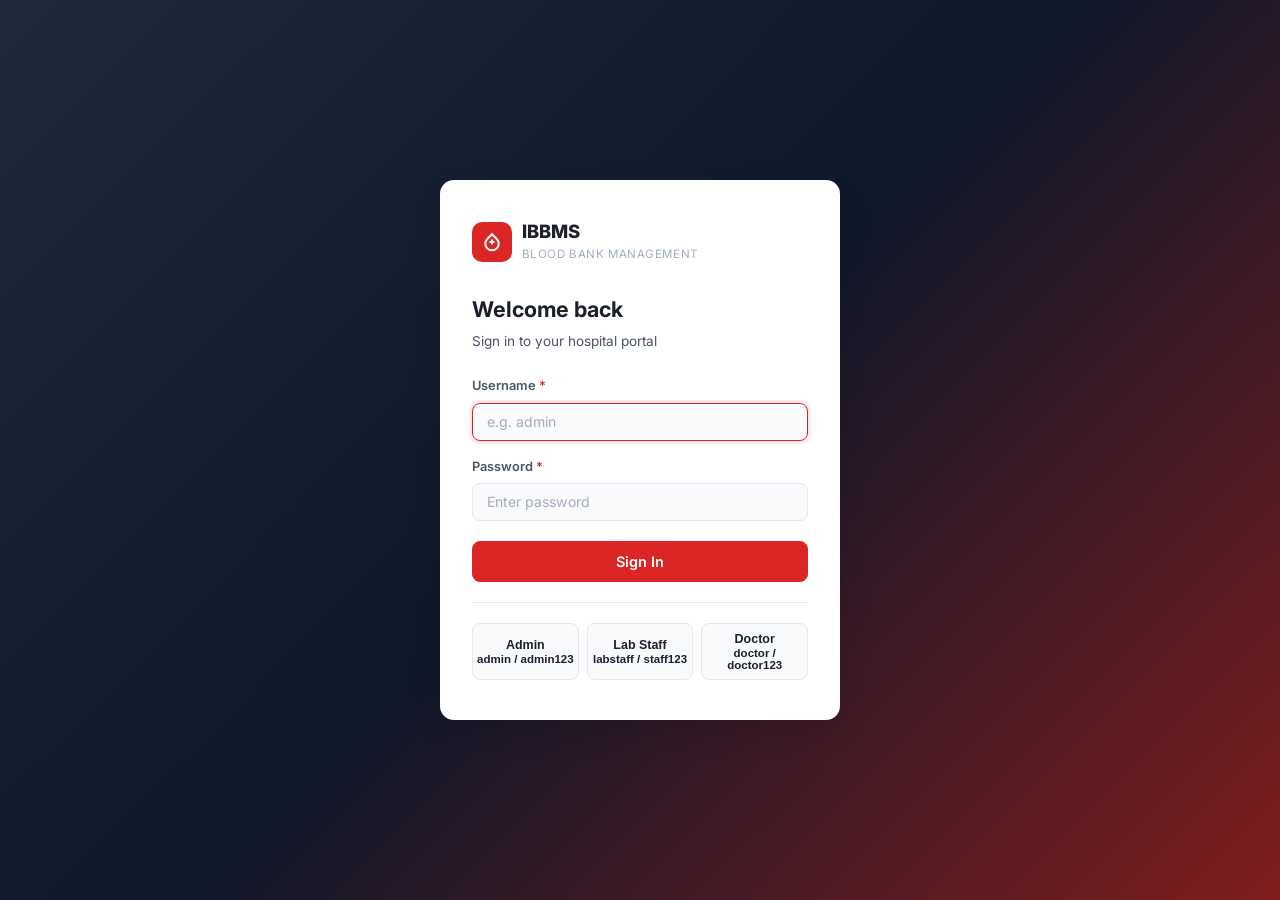
==== index.html @ c698e4dd "Redesign project: HTML-first UI, top navbar, centered login, and request cancellation" ====
<!DOCTYPE html>
<html lang="en">
<head>
    <meta charset="UTF-8">
    <meta name="viewport" content="width=device-width, initial-scale=1.0">
    <title>Sign In — IBBMS</title>
    <link rel="stylesheet" href="assets/styles.css">
</head>
<body>

<div class="login-page">
    <div class="login-card">
        <!-- Logo -->
        <div class="logo">
            <div class="logo-icon">
                <svg width="20" height="20" viewBox="0 0 24 24" fill="none" stroke="currentColor" stroke-width="2.4">
                    <path d="M12 2.69l5.66 5.66a8 8 0 1 1-11.31 0z"/>
                    <path d="M12 9v6M9 12h6"/>
                </svg>
            </div>
            <div class="logo-text">
                <h1>IBBMS</h1>
                <span>Blood Bank Management</span>
            </div>
        </div>

        <!-- Heading -->
        <h2>Welcome back</h2>
        <p class="subtitle">Sign in to your hospital portal</p>

        <!-- Alert Box -->
        <div id="alertBox" class="alert"></div>

        <!-- Login Form -->
        <form id="loginForm" autocomplete="off" novalidate>
            <div class="form-group">
                <label class="form-label" for="username">Username <span class="req">*</span></label>
                <input type="text" id="username" class="form-input" placeholder="e.g. admin" required autofocus>
            </div>
            <div class="form-group">
                <label class="form-label" for="password">Password <span class="req">*</span></label>
                <input type="password" id="password" class="form-input" placeholder="Enter password" required>
            </div>
            <button type="submit" id="loginBtn" class="btn btn-primary btn-block" style="padding:.7rem;font-size:.9rem;margin-top:.25rem">
                Sign In
            </button>
        </form>

        <!-- Quick-fill role buttons -->
        <div class="role-buttons">
            <button onclick="fillRole('admin','admin123',this)">
                <strong>Admin</strong>admin / admin123
            </button>
            <button onclick="fillRole('labstaff','staff123',this)">
                <strong>Lab Staff</strong>labstaff / staff123
            </button>
            <button onclick="fillRole('doctor','doctor123',this)">
                <strong>Doctor</strong>doctor / doctor123
            </button>
        </div>
    </div>
</div>

<script src="assets/app.js"></script>
<script>
function showLoginAlert(msg, type) {
    const box = document.getElementById('alertBox');
    box.className = 'alert alert-' + type;
    box.textContent = msg;
    box.style.display = 'block';
}

function fillRole(user, pass, btn) {
    document.getElementById('username').value = user;
    document.getElementById('password').value = pass;
    document.querySelectorAll('.role-buttons button').forEach(b => b.classList.remove('active'));
    btn.classList.add('active');
}

document.addEventListener('DOMContentLoaded', () => {
    const params = new URLSearchParams(location.search);
    if (params.get('msg') === 'logged_out') showLoginAlert('Signed out successfully.', 'success');
    if (params.get('error') === 'unauthorized') showLoginAlert('Please sign in first.', 'error');

    document.getElementById('loginForm').addEventListener('submit', async (e) => {
        e.preventDefault();
        const u = document.getElementById('username').value.trim();
        const p = document.getElementById('password').value;
        if (!u || !p) { showLoginAlert('Enter both username and password.', 'error'); return; }

        const btn = document.getElementById('loginBtn');
        btn.disabled = true; btn.textContent = 'Signing in...';

        const res = await IBBMS.call('login', { username: u, password: p });
        if (res.ok && res.redirect) {
            location.href = res.redirect;
        } else {
            btn.disabled = false; btn.textContent = 'Sign In';
            showLoginAlert(res.error || 'Login failed.', 'error');
        }
    });
});
</script>
</body>
</html>
---- assets/styles.css ----
@import url('https://fonts.googleapis.com/css2?family=Inter:wght@300;400;500;600;700;800&display=swap');

/* ============================================================
   CSS Variables — Light & Dark Themes
   ============================================================ */
:root {
    --bg: #F4F6F9;
    --surface: #FFFFFF;
    --surface-alt: #F8FAFC;
    --text: #1A202C;
    --text-secondary: #4A5568;
    --text-muted: #A0AEC0;
    --border: #E2E8F0;
    --crimson: #DC2626;
    --crimson-dark: #B91C1C;
    --crimson-light: #FEE2E2;
    --green: #16A34A;
    --green-light: #DCFCE7;
    --amber: #D97706;
    --amber-light: #FEF3C7;
    --blue: #2563EB;
    --blue-light: #DBEAFE;
    --shadow-sm: 0 1px 3px rgba(0,0,0,.06), 0 1px 2px rgba(0,0,0,.04);
    --shadow-md: 0 4px 14px rgba(0,0,0,.08);
    --shadow-lg: 0 10px 30px rgba(0,0,0,.1);
    --radius: 10px;
    --radius-lg: 14px;
    --nav-height: 56px;
}

[data-theme="dark"] {
    --bg: #0F1117;
    --surface: #1A1D2B;
    --surface-alt: #22263A;
    --text: #E2E8F0;
    --text-secondary: #A0AEC0;
    --text-muted: #63718A;
    --border: #2D3348;
    --crimson-light: rgba(220,38,38,.15);
    --green-light: rgba(22,163,74,.15);
    --amber-light: rgba(217,119,6,.15);
    --blue-light: rgba(37,99,235,.15);
    --shadow-sm: 0 1px 3px rgba(0,0,0,.3);
    --shadow-md: 0 4px 14px rgba(0,0,0,.4);
    --shadow-lg: 0 10px 30px rgba(0,0,0,.5);
}

/* ============================================================
   Reset & Base
   ============================================================ */
*, *::before, *::after { box-sizing: border-box; margin: 0; padding: 0; }
html, body { height: 100%; }
body {
    font-family: 'Inter', -apple-system, BlinkMacSystemFont, sans-serif;
    background: var(--bg);
    color: var(--text);
    font-size: 14px;
    line-height: 1.6;
    -webkit-font-smoothing: antialiased;
    transition: background .2s, color .2s;
}
a { color: inherit; text-decoration: none; }
img { max-width: 100%; }

/* ============================================================
   LOGIN PAGE — Simple Centered Card
   ============================================================ */
.login-page {
    min-height: 100vh;
    display: flex;
    align-items: center;
    justify-content: center;
    background: linear-gradient(135deg, #1E293B 0%, #0F172A 50%, #7F1D1D 100%);
    padding: 1rem;
}
.login-card {
    background: var(--surface);
    border-radius: var(--radius-lg);
    box-shadow: var(--shadow-lg);
    width: 100%;
    max-width: 400px;
    padding: 2.5rem 2rem;
}
.login-card .logo {
    display: flex;
    align-items: center;
    gap: .6rem;
    margin-bottom: 1.75rem;
}
.login-card .logo-icon {
    width: 40px; height: 40px;
    background: var(--crimson);
    border-radius: 10px;
    display: flex; align-items: center; justify-content: center;
    color: #fff;
}
.login-card .logo-text h1 {
    font-size: 1.15rem; font-weight: 800; line-height: 1.2;
}
.login-card .logo-text span {
    font-size: .72rem; color: var(--text-muted); text-transform: uppercase; letter-spacing: .05em;
}
.login-card h2 {
    font-size: 1.35rem; font-weight: 700; margin-bottom: .25rem;
}
.login-card .subtitle {
    font-size: .85rem; color: var(--text-secondary); margin-bottom: 1.5rem;
}
.login-card .alert {
    padding: .65rem .85rem;
    border-radius: 8px;
    font-size: .82rem;
    font-weight: 600;
    margin-bottom: 1rem;
    display: none;
}
.login-card .alert-error { background: var(--crimson-light); color: var(--crimson); }
.login-card .alert-success { background: var(--green-light); color: var(--green); }
.login-card .alert-info { background: var(--blue-light); color: var(--blue); }

/* Quick role buttons */
.role-buttons {
    display: flex; gap: .5rem; margin-top: 1.25rem;
    padding-top: 1.25rem; border-top: 1px solid var(--border);
}
.role-buttons button {
    flex: 1; padding: .5rem .25rem;
    border: 1px solid var(--border); border-radius: 8px;
    background: var(--surface-alt); color: var(--text);
    font-size: .72rem; font-weight: 600;
    cursor: pointer; transition: all .15s;
    text-align: center;
}
.role-buttons button:hover,
.role-buttons button.active {
    border-color: var(--crimson);
    background: var(--crimson-light);
    color: var(--crimson);
}
.role-buttons button strong { display: block; font-size: .78rem; margin-bottom: 1px; }

/* ============================================================
   Forms — Shared
   ============================================================ */
.form-group { margin-bottom: 1rem; }
.form-label {
    display: block; font-size: .8rem; font-weight: 600;
    color: var(--text-secondary); margin-bottom: .35rem;
}
.form-label .req { color: var(--crimson); }
.form-input, .form-select {
    width: 100%; padding: .6rem .85rem;
    border: 1px solid var(--border); border-radius: 8px;
    background: var(--surface-alt); color: var(--text);
    font-size: .88rem; font-family: inherit;
    transition: border-color .15s, box-shadow .15s;
    outline: none;
}
.form-input:focus, .form-select:focus {
    border-color: var(--crimson);
    box-shadow: 0 0 0 3px rgba(220,38,38,.1);
}
.form-input::placeholder { color: var(--text-muted); }

/* ============================================================
   Buttons
   ============================================================ */
.btn {
    display: inline-flex; align-items: center; gap: .4rem;
    padding: .55rem 1.1rem; border: 1px solid transparent;
    border-radius: 8px; font-size: .82rem; font-weight: 600;
    cursor: pointer; font-family: inherit;
    transition: all .15s; text-decoration: none; white-space: nowrap;
}
.btn-primary {
    background: var(--crimson); color: #fff; border-color: var(--crimson);
}
.btn-primary:hover { background: var(--crimson-dark); }
.btn-secondary {
    background: var(--surface-alt); color: var(--text); border-color: var(--border);
}
.btn-secondary:hover { border-color: var(--crimson); color: var(--crimson); }
.btn-success { background: var(--green); color: #fff; border-color: var(--green); }
.btn-success:hover { background: #15803D; }
.btn-danger { background: var(--crimson); color: #fff; }
.btn-danger:hover { background: var(--crimson-dark); }
.btn-sm { padding: .4rem .75rem; font-size: .78rem; }
.btn-block { width: 100%; justify-content: center; }
.btn:disabled { opacity: .5; cursor: not-allowed; }

/* ============================================================
   Top Navbar
   ============================================================ */
.navbar {
    position: sticky; top: 0; z-index: 100;
    background: var(--surface);
    border-bottom: 1px solid var(--border);
    box-shadow: var(--shadow-sm);
    height: var(--nav-height);
    display: flex; align-items: center;
    padding: 0 1.5rem;
}
.nav-brand {
    display: flex; align-items: center; gap: .5rem;
    margin-right: 1.75rem; flex-shrink: 0;
}
.nav-brand .brand-icon {
    width: 32px; height: 32px; border-radius: 8px;
    background: var(--crimson); color: #fff;
    display: flex; align-items: center; justify-content: center;
}
.nav-brand h1 {
    font-size: .95rem; font-weight: 800; letter-spacing: -.02em;
}
.nav-brand span {
    font-size: .65rem; color: var(--text-muted); font-weight: 600;
}
.nav-links {
    display: flex; align-items: center; gap: .15rem;
    list-style: none; flex: 1;
}
.nav-links a {
    padding: .4rem .75rem; border-radius: 6px;
    font-size: .82rem; font-weight: 500;
    color: var(--text-secondary);
    transition: all .15s;
}
.nav-links a:hover { background: var(--surface-alt); color: var(--text); }
.nav-links a.active {
    background: var(--crimson-light); color: var(--crimson); font-weight: 600;
}
.nav-right {
    display: flex; align-items: center; gap: .6rem;
    margin-left: auto;
}
.nav-user {
    display: flex; align-items: center; gap: .5rem;
    padding: .3rem .6rem .3rem .3rem;
    border-radius: 8px; border: 1px solid var(--border);
    background: var(--surface-alt);
    font-size: .8rem; font-weight: 600;
}
.nav-avatar {
    width: 28px; height: 28px; border-radius: 6px;
    background: var(--crimson); color: #fff;
    display: flex; align-items: center; justify-content: center;
    font-size: .7rem; font-weight: 700;
}
.nav-user .role-tag {
    font-size: .65rem; color: var(--text-muted); font-weight: 600;
}
.theme-btn {
    width: 34px; height: 34px; border-radius: 8px;
    border: 1px solid var(--border); background: var(--surface-alt);
    color: var(--text-secondary); cursor: pointer;
    display: flex; align-items: center; justify-content: center;
    transition: all .15s;
}
.theme-btn:hover { border-color: var(--crimson); color: var(--crimson); }

/* ============================================================
   Page Layout
   ============================================================ */
.page {
    max-width: 1200px;
    margin: 0 auto;
    padding: 1.5rem;
}
.page-header {
    display: flex; justify-content: space-between; align-items: center;
    margin-bottom: 1.5rem; flex-wrap: wrap; gap: .75rem;
}
.page-header h2 {
    font-size: 1.35rem; font-weight: 800;
}
.page-header p {
    font-size: .85rem; color: var(--text-secondary); margin-top: .15rem;
}

/* ============================================================
   Stat Cards
   ============================================================ */
.stats-row {
    display: grid;
    grid-template-columns: repeat(auto-fit, minmax(200px, 1fr));
    gap: 1rem;
    margin-bottom: 1.5rem;
}
.stat-card {
    background: var(--surface);
    border: 1px solid var(--border);
    border-radius: var(--radius);
    padding: 1.15rem 1.25rem;
    box-shadow: var(--shadow-sm);
    transition: transform .15s, box-shadow .15s;
    position: relative;
    overflow: hidden;
}
.stat-card::before {
    content: '';
    position: absolute; top: 0; left: 0; right: 0; height: 3px;
}
.stat-card.red::before    { background: var(--crimson); }
.stat-card.green::before  { background: var(--green); }
.stat-card.amber::before  { background: var(--amber); }
.stat-card.blue::before   { background: var(--blue); }
.stat-card:hover { transform: translateY(-2px); box-shadow: var(--shadow-md); }
.stat-card .stat-label {
    font-size: .75rem; font-weight: 600; color: var(--text-muted);
    text-transform: uppercase; letter-spacing: .04em;
}
.stat-card .stat-value {
    font-size: 1.65rem; font-weight: 800; margin: .25rem 0 .1rem;
    letter-spacing: -.02em;
}
.stat-card .stat-meta {
    font-size: .75rem; color: var(--text-secondary);
}

/* ============================================================
   Card Container
   ============================================================ */
.card {
    background: var(--surface);
    border: 1px solid var(--border);
    border-radius: var(--radius);
    box-shadow: var(--shadow-sm);
    margin-bottom: 1.5rem;
    overflow: hidden;
}
.card-header {
    display: flex; justify-content: space-between; align-items: center;
    padding: 1rem 1.25rem;
    border-bottom: 1px solid var(--border);
}
.card-header h3 {
    font-size: .95rem; font-weight: 700;
    display: flex; align-items: center; gap: .5rem;
}
.card-body { padding: 1.25rem; }
.card-body.p-0 { padding: 0; }

/* ============================================================
   Blood Inventory Grid
   ============================================================ */
.blood-grid {
    display: grid;
    grid-template-columns: repeat(4, 1fr);
    gap: .85rem;
}
.blood-item {
    background: var(--surface-alt);
    border: 1px solid var(--border);
    border-radius: var(--radius);
    padding: 1rem;
    text-align: center;
    transition: all .15s;
}
.blood-item:hover { transform: translateY(-2px); box-shadow: var(--shadow-md); }
.blood-item .group-name {
    font-size: 1.25rem; font-weight: 800; color: var(--crimson);
    margin-bottom: .15rem;
}
.blood-item .group-units {
    font-size: 1.5rem; font-weight: 800;
    margin: .15rem 0;
}
.blood-item .group-label {
    font-size: .7rem; font-weight: 600; color: var(--text-muted);
    text-transform: uppercase; letter-spacing: .04em;
}
.blood-item .meter {
    width: 100%; height: 5px; background: var(--border);
    border-radius: 999px; margin-top: .5rem; overflow: hidden;
}
.blood-item .meter-fill {
    height: 100%; border-radius: 999px;
    background: var(--green); transition: width .3s;
}
.blood-item.low .meter-fill  { background: var(--amber); }
.blood-item.critical .meter-fill, .blood-item.critical .group-name { color: var(--crimson); }
.blood-item.critical .meter-fill { background: var(--crimson); }
.blood-item a {
    display: inline-block; margin-top: .5rem; font-size: .72rem;
    font-weight: 600; color: var(--crimson);
}

/* Badges */
.badge {
    display: inline-flex; align-items: center; gap: .25rem;
    padding: .2rem .55rem; border-radius: 6px;
    font-size: .72rem; font-weight: 700;
}
.badge-green  { background: var(--green-light);  color: var(--green); }
.badge-amber  { background: var(--amber-light);  color: var(--amber); }
.badge-red    { background: var(--crimson-light); color: var(--crimson); }
.badge-blue   { background: var(--blue-light);    color: var(--blue); }
.badge-gray   { background: var(--border);        color: var(--text-secondary); }

/* ============================================================
   Table
   ============================================================ */
.table-wrap { overflow-x: auto; }
table {
    width: 100%; border-collapse: collapse;
}
table th, table td {
    padding: .7rem 1rem; text-align: left;
    font-size: .82rem;
}
table th {
    background: var(--surface-alt);
    font-weight: 700; font-size: .72rem;
    text-transform: uppercase; letter-spacing: .05em;
    color: var(--text-muted);
    border-bottom: 1px solid var(--border);
}
table td { border-bottom: 1px solid var(--border); }
table tbody tr:hover { background: var(--surface-alt); }
table tbody tr:last-child td { border-bottom: none; }

.blood-tag {
    display: inline-block; padding: .15rem .45rem;
    border-radius: 5px; font-size: .78rem; font-weight: 700;
    background: var(--crimson-light); color: var(--crimson);
}

/* ============================================================
   Empty State
   ============================================================ */
.empty-state {
    text-align: center; padding: 2.5rem 1rem;
    color: var(--text-muted); font-size: .88rem;
}

/* ============================================================
   Grid Helpers
   ============================================================ */
.grid-2 {
    display: grid; grid-template-columns: repeat(auto-fit, minmax(420px, 1fr));
    gap: 1.25rem;
}
.grid-2 .card { margin-bottom: 0; }

/* ============================================================
   Modal
   ============================================================ */
.modal-overlay {
    position: fixed; inset: 0; z-index: 999;
    background: rgba(0,0,0,.45); backdrop-filter: blur(3px);
    display: none; align-items: center; justify-content: center;
}
.modal-overlay.active { display: flex; }
.modal-box {
    background: var(--surface); border-radius: var(--radius-lg);
    box-shadow: var(--shadow-lg);
    width: 100%; max-width: 420px;
    padding: 1.75rem;
}
.modal-box h3 { font-size: 1.05rem; font-weight: 700; margin-bottom: .5rem; }
.modal-box p { font-size: .88rem; color: var(--text-secondary); margin-bottom: 1.25rem; }
.modal-actions { display: flex; justify-content: flex-end; gap: .5rem; }

/* ============================================================
   Toast
   ============================================================ */
.toast-container {
    position: fixed; bottom: 1.25rem; right: 1.25rem;
    z-index: 1000; display: flex; flex-direction: column-reverse; gap: .5rem;
}
.toast {
    display: flex; align-items: center; gap: .65rem;
    padding: .7rem 1rem; border-radius: 8px;
    background: var(--surface); border: 1px solid var(--border);
    box-shadow: var(--shadow-md);
    font-size: .82rem; font-weight: 600;
    min-width: 280px; max-width: 400px;
    animation: slideIn .2s ease;
}
.toast-success { border-left: 3px solid var(--green); }
.toast-error   { border-left: 3px solid var(--crimson); }
.toast-info    { border-left: 3px solid var(--blue); }
@keyframes slideIn { from { opacity:0; transform:translateX(20px); } to { opacity:1; transform:translateX(0); } }

/* ============================================================
   Responsive
   ============================================================ */
@media (max-width: 768px) {
    .blood-grid { grid-template-columns: repeat(2, 1fr); }
    .stats-row  { grid-template-columns: 1fr 1fr; }
    .grid-2     { grid-template-columns: 1fr; }
    .navbar { padding: 0 .75rem; }
    .nav-links a { font-size: .75rem; padding: .35rem .5rem; }
    .page { padding: 1rem; }
}
@media (max-width: 480px) {
    .blood-grid { grid-template-columns: 1fr 1fr; }
    .stats-row  { grid-template-columns: 1fr; }
    .login-card { padding: 1.75rem 1.25rem; }
}
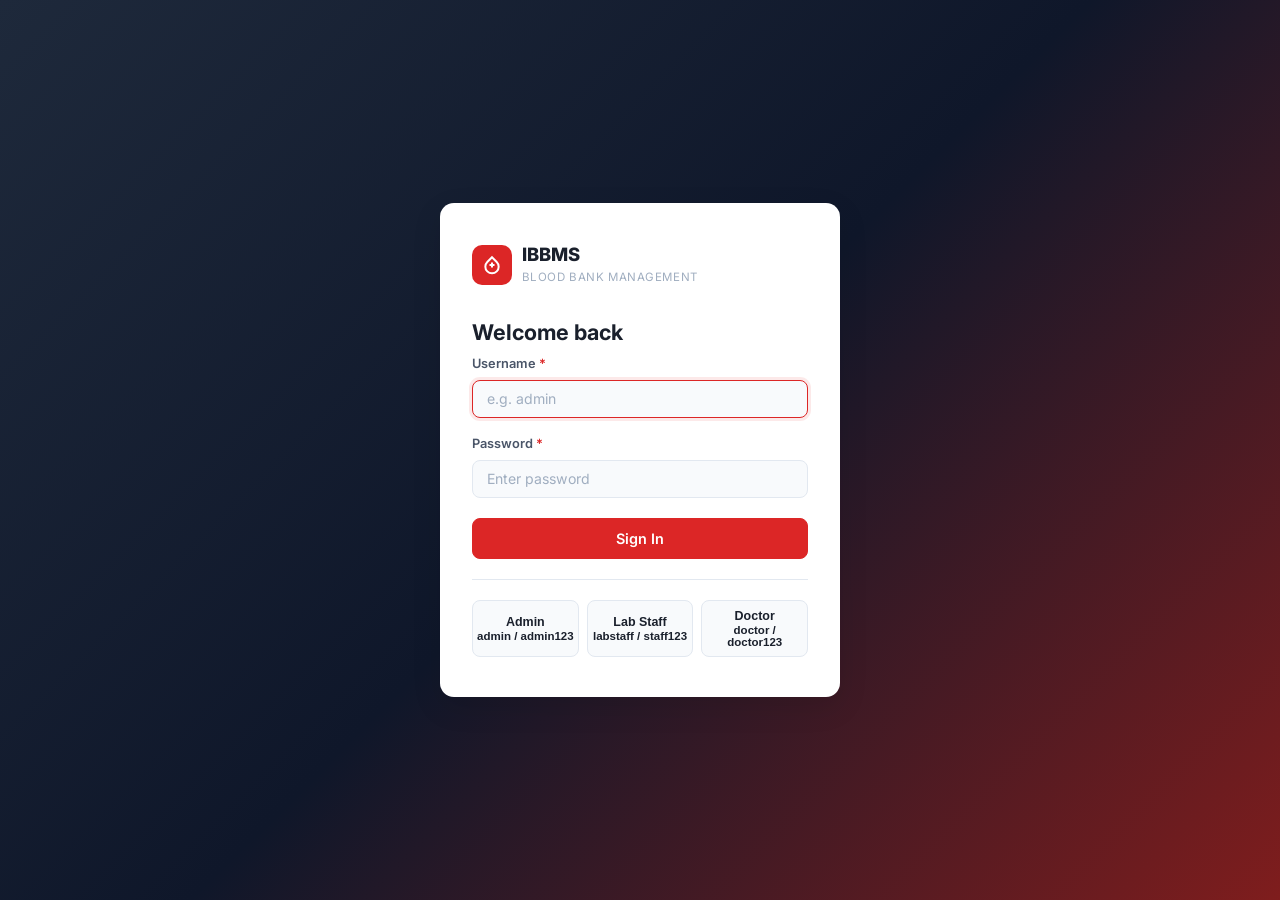
==== commit 6e71aeff: "Remove subtitles from below page and section titles across all views" ====
--- a/index.html
+++ b/index.html
@@ -26,7 +26,6 @@
 
         <!-- Heading -->
         <h2>Welcome back</h2>
-        <p class="subtitle">Sign in to your hospital portal</p>
 
         <!-- Alert Box -->
         <div id="alertBox" class="alert"></div>
--- a/assets/styles.css
+++ b/assets/styles.css
@@ -288,23 +288,16 @@
 }
 .stat-card {
     background: var(--surface);
-    border: 1px solid var(--border);
+    border: 1px solid #CBD5E1;
     border-radius: var(--radius);
     padding: 1.15rem 1.25rem;
-    box-shadow: var(--shadow-sm);
-    transition: transform .15s, box-shadow .15s;
+    box-shadow: 0 1px 3px rgba(0,0,0,.04);
     position: relative;
-    overflow: hidden;
-}
-.stat-card::before {
-    content: '';
-    position: absolute; top: 0; left: 0; right: 0; height: 3px;
-}
-.stat-card.red::before    { background: var(--crimson); }
-.stat-card.green::before  { background: var(--green); }
-.stat-card.amber::before  { background: var(--amber); }
-.stat-card.blue::before   { background: var(--blue); }
-.stat-card:hover { transform: translateY(-2px); box-shadow: var(--shadow-md); }
+}
+[data-theme="dark"] .stat-card {
+    border-color: var(--border);
+    box-shadow: none;
+}
 .stat-card .stat-label {
     font-size: .75rem; font-weight: 600; color: var(--text-muted);
     text-transform: uppercase; letter-spacing: .04em;
@@ -354,9 +347,7 @@
     border-radius: var(--radius);
     padding: 1rem;
     text-align: center;
-    transition: all .15s;
-}
-.blood-item:hover { transform: translateY(-2px); box-shadow: var(--shadow-md); }
+}
 .blood-item .group-name {
     font-size: 1.25rem; font-weight: 800; color: var(--crimson);
     margin-bottom: .15rem;
@@ -369,17 +360,9 @@
     font-size: .7rem; font-weight: 600; color: var(--text-muted);
     text-transform: uppercase; letter-spacing: .04em;
 }
-.blood-item .meter {
-    width: 100%; height: 5px; background: var(--border);
-    border-radius: 999px; margin-top: .5rem; overflow: hidden;
-}
-.blood-item .meter-fill {
-    height: 100%; border-radius: 999px;
-    background: var(--green); transition: width .3s;
-}
-.blood-item.low .meter-fill  { background: var(--amber); }
-.blood-item.critical .meter-fill, .blood-item.critical .group-name { color: var(--crimson); }
-.blood-item.critical .meter-fill { background: var(--crimson); }
+.blood-item.low { border-color: rgba(217, 119, 6, 0.4); }
+.blood-item.critical { border-color: rgba(225, 29, 72, 0.4); }
+.blood-item.critical .group-name { color: var(--crimson); }
 .blood-item a {
     display: inline-block; margin-top: .5rem; font-size: .72rem;
     font-weight: 600; color: var(--crimson);
@@ -400,13 +383,13 @@
 /* ============================================================
    Table
    ============================================================ */
-.table-wrap { overflow-x: auto; }
+.table-wrap { overflow-x: auto; width: 100%; }
 table {
-    width: 100%; border-collapse: collapse;
+    width: 100%; border-collapse: collapse; text-align: left;
 }
 table th, table td {
-    padding: .7rem 1rem; text-align: left;
-    font-size: .82rem;
+    padding: .75rem 1rem; text-align: left;
+    font-size: .82rem; vertical-align: middle;
 }
 table th {
     background: var(--surface-alt);
@@ -414,6 +397,7 @@
     text-transform: uppercase; letter-spacing: .05em;
     color: var(--text-muted);
     border-bottom: 1px solid var(--border);
+    white-space: nowrap;
 }
 table td { border-bottom: 1px solid var(--border); }
 table tbody tr:hover { background: var(--surface-alt); }
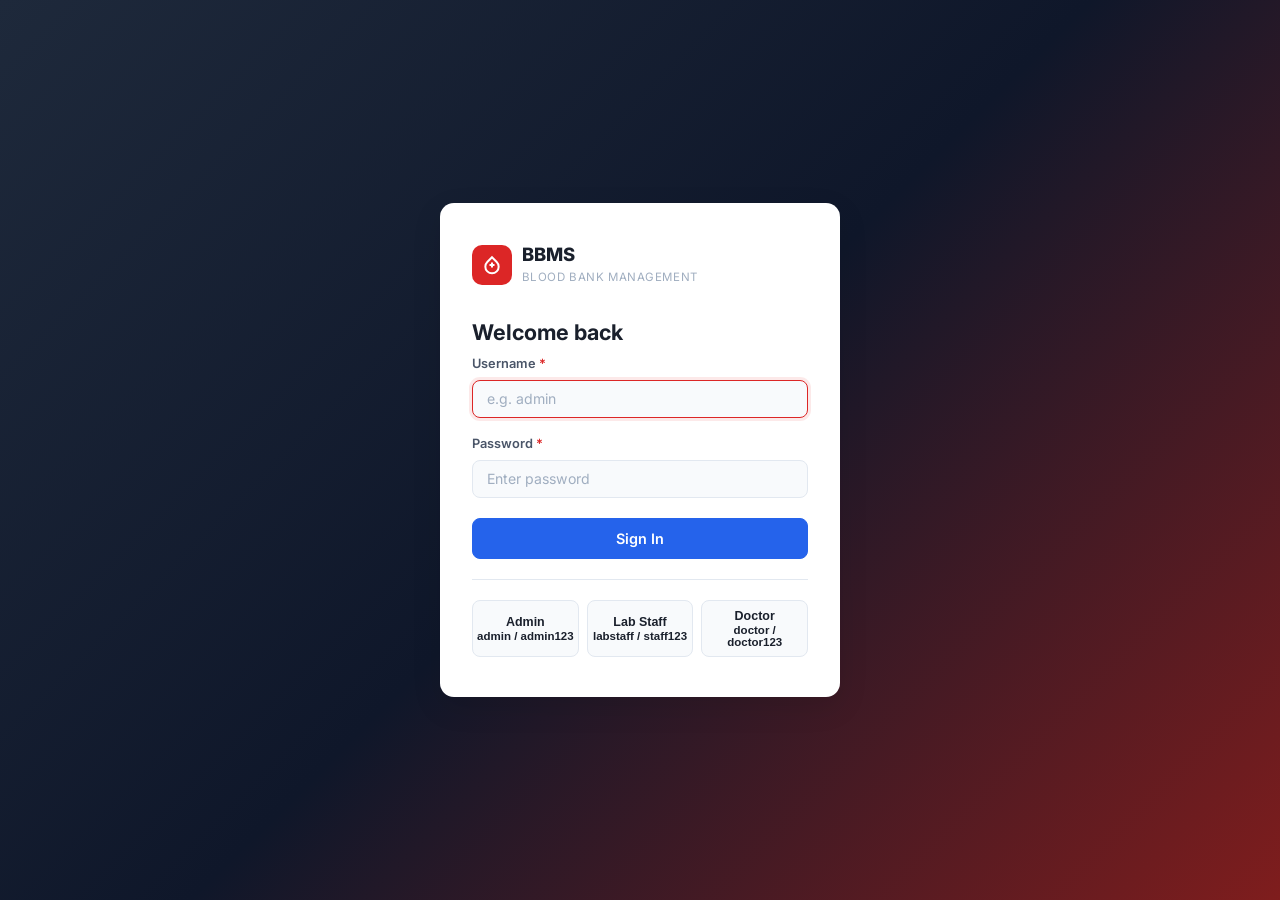
==== commit 1295b653: "Update branding and references from IBBMS to BBMS across project" ====
--- a/index.html
+++ b/index.html
@@ -3,7 +3,7 @@
 <head>
     <meta charset="UTF-8">
     <meta name="viewport" content="width=device-width, initial-scale=1.0">
-    <title>Sign In — IBBMS</title>
+    <title>Sign In — BBMS</title>
     <link rel="stylesheet" href="assets/styles.css">
 </head>
 <body>
@@ -19,7 +19,7 @@
                 </svg>
             </div>
             <div class="logo-text">
-                <h1>IBBMS</h1>
+                <h1>BBMS</h1>
                 <span>Blood Bank Management</span>
             </div>
         </div>
@@ -90,7 +90,7 @@
         const btn = document.getElementById('loginBtn');
         btn.disabled = true; btn.textContent = 'Signing in...';
 
-        const res = await IBBMS.call('login', { username: u, password: p });
+        const res = await BBMS.call('login', { username: u, password: p });
         if (res.ok && res.redirect) {
             location.href = res.redirect;
         } else {
--- a/assets/styles.css
+++ b/assets/styles.css
@@ -173,13 +173,17 @@
     transition: all .15s; text-decoration: none; white-space: nowrap;
 }
 .btn-primary {
-    background: var(--crimson); color: #fff; border-color: var(--crimson);
-}
-.btn-primary:hover { background: var(--crimson-dark); }
+    background: var(--blue); color: #fff; border-color: var(--blue);
+}
+.btn-primary:hover { background: #1D4ED8; border-color: #1D4ED8; }
+.btn-blue {
+    background: var(--blue); color: #fff; border-color: var(--blue);
+}
+.btn-blue:hover { background: #1D4ED8; border-color: #1D4ED8; }
 .btn-secondary {
     background: var(--surface-alt); color: var(--text); border-color: var(--border);
 }
-.btn-secondary:hover { border-color: var(--crimson); color: var(--crimson); }
+.btn-secondary:hover { border-color: var(--blue); color: var(--blue); }
 .btn-success { background: var(--green); color: #fff; border-color: var(--green); }
 .btn-success:hover { background: #15803D; }
 .btn-danger { background: var(--crimson); color: #fff; }
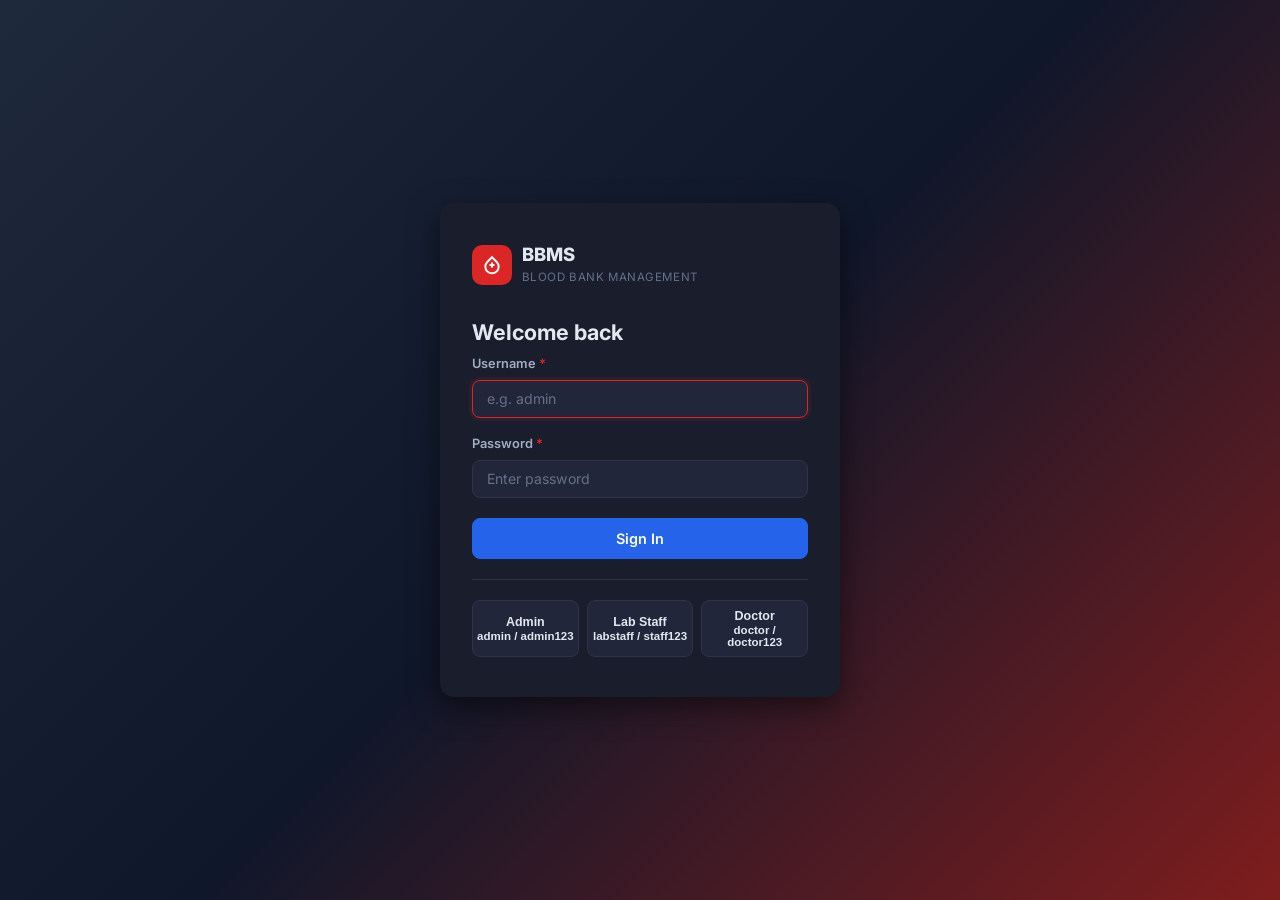
==== commit 9e72db39: "Add humanized comments explaining PHP and JavaScript codebase" ====
--- a/index.html
+++ b/index.html
@@ -62,6 +62,7 @@
 
 <script src="assets/app.js"></script>
 <script>
+// Helper: Displays an error or success alert box above the form
 function showLoginAlert(msg, type) {
     const box = document.getElementById('alertBox');
     box.className = 'alert alert-' + type;
@@ -69,6 +70,7 @@
     box.style.display = 'block';
 }
 
+// Quick-fill helper: Fills in credentials when clicking the demo role buttons
 function fillRole(user, pass, btn) {
     document.getElementById('username').value = user;
     document.getElementById('password').value = pass;
@@ -77,24 +79,34 @@
 }
 
 document.addEventListener('DOMContentLoaded', () => {
+    // Check if redirected with a URL parameter (e.g. after logout or unauthorized access)
     const params = new URLSearchParams(location.search);
     if (params.get('msg') === 'logged_out') showLoginAlert('Signed out successfully.', 'success');
     if (params.get('error') === 'unauthorized') showLoginAlert('Please sign in first.', 'error');
 
+    // Handle login form submission
     document.getElementById('loginForm').addEventListener('submit', async (e) => {
         e.preventDefault();
         const u = document.getElementById('username').value.trim();
         const p = document.getElementById('password').value;
-        if (!u || !p) { showLoginAlert('Enter both username and password.', 'error'); return; }
+        if (!u || !p) {
+            showLoginAlert('Enter both username and password.', 'error');
+            return;
+        }
 
         const btn = document.getElementById('loginBtn');
-        btn.disabled = true; btn.textContent = 'Signing in...';
+        btn.disabled = true;
+        btn.textContent = 'Signing in...';
 
+        // Send login credentials to backend API
         const res = await BBMS.call('login', { username: u, password: p });
         if (res.ok && res.redirect) {
+            // Redirect to role dashboard on success
             location.href = res.redirect;
         } else {
-            btn.disabled = false; btn.textContent = 'Sign In';
+            // Display error message on invalid credentials
+            btn.disabled = false;
+            btn.textContent = 'Sign In';
             showLoginAlert(res.error || 'Login failed.', 'error');
         }
     });
--- a/assets/styles.css
+++ b/assets/styles.css
@@ -4,25 +4,25 @@
    CSS Variables — Light & Dark Themes
    ============================================================ */
 :root {
-    --bg: #F4F6F9;
-    --surface: #FFFFFF;
-    --surface-alt: #F8FAFC;
-    --text: #1A202C;
-    --text-secondary: #4A5568;
-    --text-muted: #A0AEC0;
-    --border: #E2E8F0;
+    --bg: #0F1117;
+    --surface: #1A1D2B;
+    --surface-alt: #22263A;
+    --text: #E2E8F0;
+    --text-secondary: #A0AEC0;
+    --text-muted: #63718A;
+    --border: #2D3348;
     --crimson: #DC2626;
     --crimson-dark: #B91C1C;
-    --crimson-light: #FEE2E2;
+    --crimson-light: rgba(220,38,38,.15);
     --green: #16A34A;
-    --green-light: #DCFCE7;
+    --green-light: rgba(22,163,74,.15);
     --amber: #D97706;
-    --amber-light: #FEF3C7;
+    --amber-light: rgba(217,119,6,.15);
     --blue: #2563EB;
-    --blue-light: #DBEAFE;
-    --shadow-sm: 0 1px 3px rgba(0,0,0,.06), 0 1px 2px rgba(0,0,0,.04);
-    --shadow-md: 0 4px 14px rgba(0,0,0,.08);
-    --shadow-lg: 0 10px 30px rgba(0,0,0,.1);
+    --blue-light: rgba(37,99,235,.15);
+    --shadow-sm: 0 1px 3px rgba(0,0,0,.3);
+    --shadow-md: 0 4px 14px rgba(0,0,0,.4);
+    --shadow-lg: 0 10px 30px rgba(0,0,0,.5);
     --radius: 10px;
     --radius-lg: 14px;
     --nav-height: 56px;
@@ -254,13 +254,8 @@
     font-size: .65rem; color: var(--text-muted); font-weight: 600;
 }
 .theme-btn {
-    width: 34px; height: 34px; border-radius: 8px;
-    border: 1px solid var(--border); background: var(--surface-alt);
-    color: var(--text-secondary); cursor: pointer;
-    display: flex; align-items: center; justify-content: center;
-    transition: all .15s;
-}
-.theme-btn:hover { border-color: var(--crimson); color: var(--crimson); }
+    display: none !important;
+}
 
 /* ============================================================
    Page Layout
